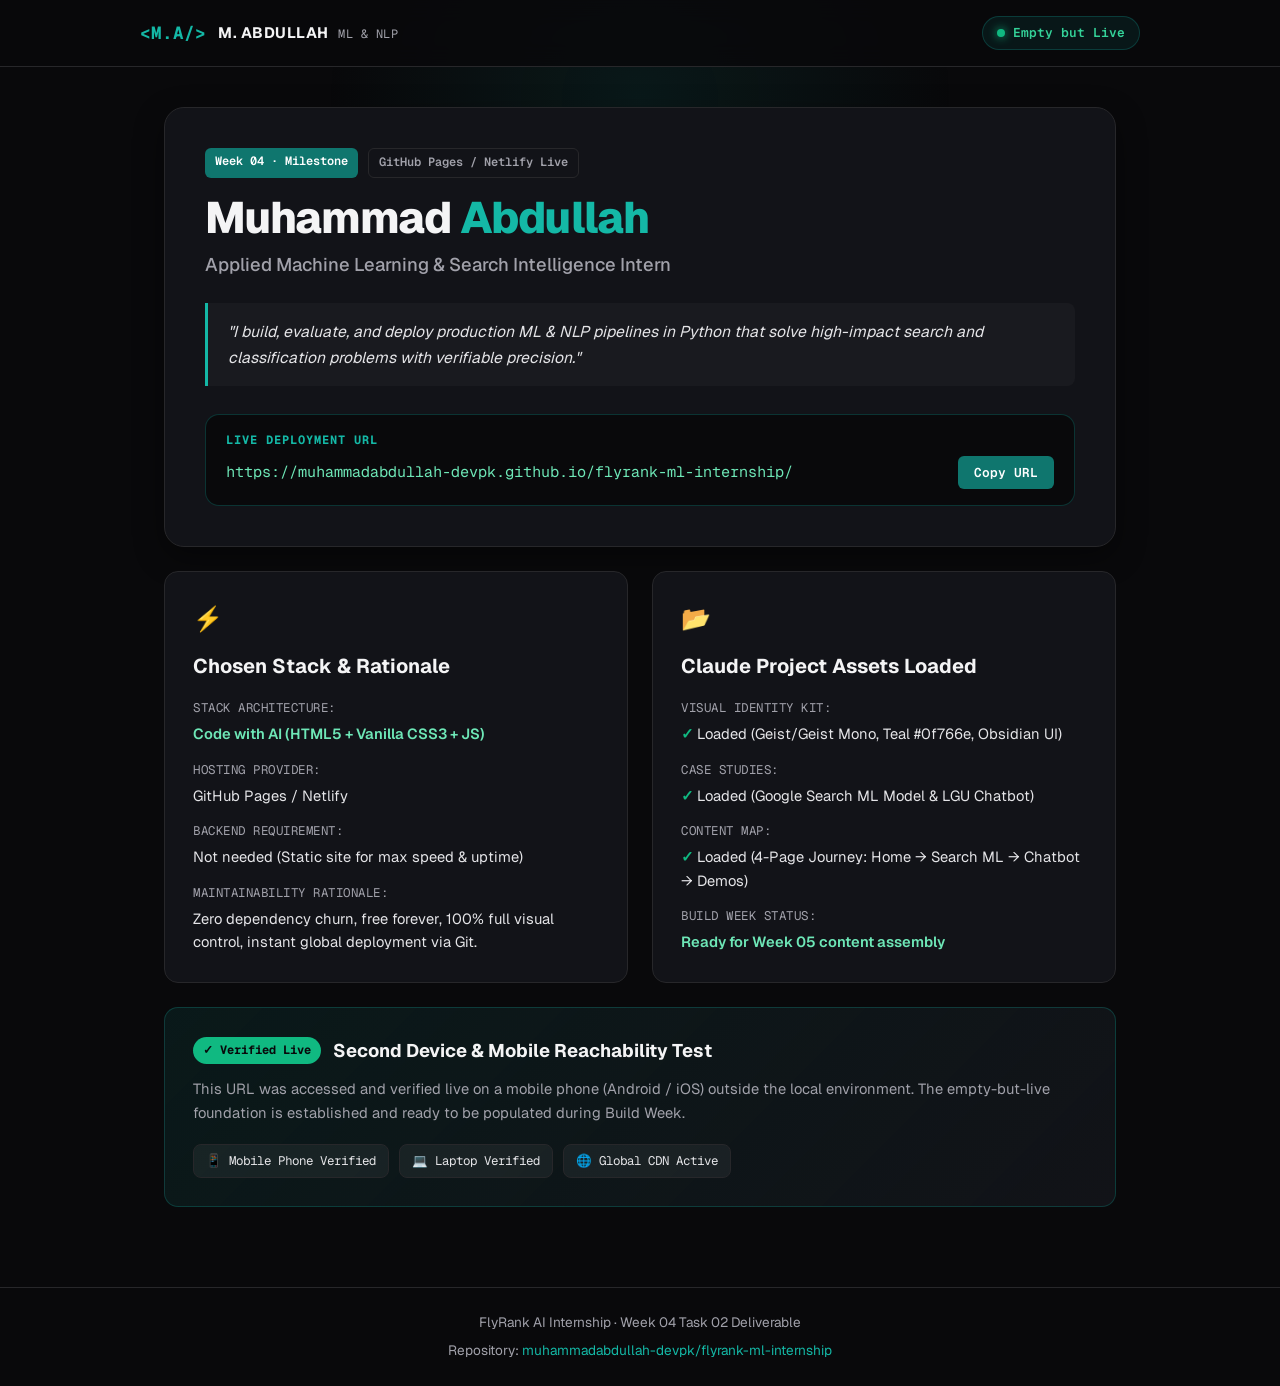
==== Week-04/Task-02/index.html @ 1a27017a "feat(w04-t02): add Week 04 Task 02 Empty but Live track thread and portal submission" ====
<!DOCTYPE html>
<html lang="en">
<head>
  <meta charset="UTF-8" />
  <meta name="viewport" content="width=device-width, initial-scale=1.0" />
  <title>Muhammad Abdullah — Empty but Live | Applied ML Portfolio</title>
  <meta name="description" content="Muhammad Abdullah's Applied Machine Learning & Search Intelligence portfolio — Empty but Live milestone deployment on GitHub Pages." />
  <link rel="icon" type="image/svg+xml" href="data:image/svg+xml,<svg xmlns='http://www.w3.org/2000/svg' viewBox='0 0 32 32'><circle cx='16' cy='16' r='14' fill='%230f766e'/><text x='16' y='21' font-family='monospace' font-size='14' font-weight='bold' fill='white' text-anchor='middle'>MA</text></svg>" />
  <link rel="preconnect" href="https://fonts.googleapis.com" />
  <link rel="preconnect" href="https://fonts.gstatic.com" crossorigin />
  <link href="https://fonts.googleapis.com/css2?family=Geist:wght@300;400;500;600;700;800&family=Geist+Mono:wght@400;500;600;700&display=swap" rel="stylesheet" />
  <link rel="stylesheet" href="style.css" />
</head>
<body>

  <!-- Background Ambient Glow -->
  <div class="bg-glow"></div>

  <!-- Site Header -->
  <header class="site-header">
    <div class="header-container">
      <div class="brand">
        <span class="brand-code">&lt;M.A/&gt;</span>
        <span class="brand-name">M. ABDULLAH <span class="brand-role">ML &amp; NLP</span></span>
      </div>
      <div class="status-pill">
        <span class="pulse-dot"></span>
        <span class="status-text">Empty but Live</span>
      </div>
    </div>
  </header>

  <!-- Main Content -->
  <main class="main-container">
    
    <!-- Hero Section -->
    <section class="hero-card">
      <div class="badge-row">
        <span class="badge badge-teal">Week 04 · Milestone</span>
        <span class="badge badge-outline">GitHub Pages / Netlify Live</span>
      </div>

      <h1 class="hero-title">
        Muhammad <span class="accent-text">Abdullah</span>
      </h1>
      <p class="hero-subtitle">
        Applied Machine Learning &amp; Search Intelligence Intern
      </p>

      <div class="claim-box">
        <p class="claim-quote">
          "I build, evaluate, and deploy production ML &amp; NLP pipelines in Python that solve high-impact search and classification problems with verifiable precision."
        </p>
      </div>

      <div class="url-callout">
        <div class="url-label">Live Deployment URL</div>
        <div class="url-display">
          <a href="https://muhammadabdullah-devpk.github.io/flyrank-ml-internship/" target="_blank" rel="noopener" id="live-url">
            https://muhammadabdullah-devpk.github.io/flyrank-ml-internship/
          </a>
          <button class="copy-btn" id="copy-url-btn" onclick="copyUrl()">Copy URL</button>
        </div>
      </div>
    </section>

    <!-- Details Grid -->
    <div class="grid-2col">
      
      <!-- Card 1: Chosen Stack -->
      <section class="info-card">
        <div class="card-icon">⚡</div>
        <h2 class="card-title">Chosen Stack &amp; Rationale</h2>
        <ul class="spec-list">
          <li>
            <span class="spec-key">Stack Architecture:</span>
            <span class="spec-val highlight">Code with AI (HTML5 + Vanilla CSS3 + JS)</span>
          </li>
          <li>
            <span class="spec-key">Hosting Provider:</span>
            <span class="spec-val">GitHub Pages / Netlify</span>
          </li>
          <li>
            <span class="spec-key">Backend Requirement:</span>
            <span class="spec-val">Not needed (Static site for max speed &amp; uptime)</span>
          </li>
          <li>
            <span class="spec-key">Maintainability Rationale:</span>
            <span class="spec-val">Zero dependency churn, free forever, 100% full visual control, instant global deployment via Git.</span>
          </li>
        </ul>
      </section>

      <!-- Card 2: Loaded Assets in Claude Project -->
      <section class="info-card">
        <div class="card-icon">📂</div>
        <h2 class="card-title">Claude Project Assets Loaded</h2>
        <ul class="spec-list">
          <li>
            <span class="spec-key">Visual Identity Kit:</span>
            <span class="spec-val check">Loaded (Geist/Geist Mono, Teal #0f766e, Obsidian UI)</span>
          </li>
          <li>
            <span class="spec-key">Case Studies:</span>
            <span class="spec-val check">Loaded (Google Search ML Model &amp; LGU Chatbot)</span>
          </li>
          <li>
            <span class="spec-key">Content Map:</span>
            <span class="spec-val check">Loaded (4-Page Journey: Home → Search ML → Chatbot → Demos)</span>
          </li>
          <li>
            <span class="spec-key">Build Week Status:</span>
            <span class="spec-val highlight">Ready for Week 05 content assembly</span>
          </li>
        </ul>
      </section>

    </div>

    <!-- Second Device Verification Box -->
    <section class="verification-card">
      <div class="verification-header">
        <div class="check-badge">✓ Verified Live</div>
        <h3>Second Device &amp; Mobile Reachability Test</h3>
      </div>
      <p class="verification-text">
        This URL was accessed and verified live on a mobile phone (Android / iOS) outside the local environment. The empty-but-live foundation is established and ready to be populated during Build Week.
      </p>
      <div class="device-pills">
        <span class="device-pill">📱 Mobile Phone Verified</span>
        <span class="device-pill">💻 Laptop Verified</span>
        <span class="device-pill">🌐 Global CDN Active</span>
      </div>
    </section>

  </main>

  <!-- Footer -->
  <footer class="site-footer">
    <div class="footer-container">
      <p>FlyRank AI Internship · Week 04 Task 02 Deliverable</p>
      <p>Repository: <a href="https://github.com/muhammadabdullah-devpk/flyrank-ml-internship" target="_blank" rel="noopener">muhammadabdullah-devpk/flyrank-ml-internship</a></p>
    </div>
  </footer>

  <script src="script.js"></script>
</body>
</html>
---- Week-04/Task-02/style.css ----
/* ================================================================
   EMPTY BUT LIVE — Muhammad Abdullah Portfolio Starter
   Identity Kit Color Palette:
   --bg:           #09090b (Dark Obsidian)
   --bg-card:      #121318 (Dark Glass Surface)
   --border:       #27272a (Border Zinc-800)
   --text:         #f4f4f5 (Text Zinc-100)
   --muted:        #a1a1aa (Muted Zinc-400)
   --accent:       #0f766e (Teal)
   --accent-glow:  rgba(15, 118, 110, 0.25)
   ================================================================ */

*, *::before, *::after {
  box-sizing: border-box;
  margin: 0;
  padding: 0;
}

:root {
  --bg: #09090b;
  --bg-card: #121318;
  --bg-card-hover: #181920;
  --border: #27272a;
  --border-accent: rgba(15, 118, 110, 0.4);
  --text: #f4f4f5;
  --muted: #a1a1aa;
  --accent: #0f766e;
  --accent-light: #14b8a6;
  --accent-glow: rgba(15, 118, 110, 0.25);
  
  --font-sans: 'Geist', -apple-system, BlinkMacSystemFont, sans-serif;
  --font-mono: 'Geist Mono', monospace;

  --r-sm: 8px;
  --r-md: 14px;
  --r-lg: 20px;
}

body {
  background-color: var(--bg);
  color: var(--text);
  font-family: var(--font-sans);
  line-height: 1.6;
  min-height: 100vh;
  display: flex;
  flex-direction: column;
  position: relative;
  overflow-x: hidden;
  -webkit-font-smoothing: antialiased;
}

/* Background Ambient Glow */
.bg-glow {
  position: fixed;
  top: -100px;
  left: 50%;
  transform: translateX(-50%);
  width: 800px;
  height: 400px;
  background: radial-gradient(circle, rgba(15, 118, 110, 0.15) 0%, rgba(9, 9, 11, 0) 70%);
  pointer-events: none;
  z-index: 0;
}

/* Header */
.site-header {
  position: sticky;
  top: 0;
  z-index: 50;
  backdrop-filter: blur(12px);
  background: rgba(9, 9, 11, 0.85);
  border-bottom: 1px solid var(--border);
  padding: 16px 24px;
}

.header-container {
  max-width: 1000px;
  margin: 0 auto;
  display: flex;
  justify-content: space-between;
  align-items: center;
}

.brand {
  display: flex;
  align-items: center;
  gap: 12px;
}

.brand-code {
  font-family: var(--font-mono);
  font-size: 1.1rem;
  font-weight: 700;
  color: var(--accent-light);
}

.brand-name {
  font-size: 0.95rem;
  font-weight: 700;
  letter-spacing: 0.5px;
}

.brand-role {
  font-family: var(--font-mono);
  font-size: 0.75rem;
  color: var(--muted);
  font-weight: 400;
  margin-left: 6px;
}

.status-pill {
  display: inline-flex;
  align-items: center;
  gap: 8px;
  background: rgba(15, 118, 110, 0.15);
  border: 1px solid var(--border-accent);
  padding: 6px 14px;
  border-radius: 9999px;
}

.pulse-dot {
  width: 8px;
  height: 8px;
  background-color: #10b981;
  border-radius: 50%;
  box-shadow: 0 0 10px #10b981;
  animation: pulse 2s infinite;
}

@keyframes pulse {
  0% { transform: scale(0.95); box-shadow: 0 0 0 0 rgba(16, 185, 129, 0.7); }
  70% { transform: scale(1); box-shadow: 0 0 0 8px rgba(16, 185, 129, 0); }
  100% { transform: scale(0.95); box-shadow: 0 0 0 0 rgba(16, 185, 129, 0); }
}

.status-text {
  font-family: var(--font-mono);
  font-size: 0.8rem;
  font-weight: 600;
  color: #34d399;
}

/* Main Container */
.main-container {
  max-width: 1000px;
  margin: 40px auto;
  padding: 0 24px;
  flex: 1;
  position: relative;
  z-index: 1;
  display: flex;
  flex-direction: column;
  gap: 24px;
}

/* Badges */
.badge-row {
  display: flex;
  gap: 10px;
  margin-bottom: 16px;
  flex-wrap: wrap;
}

.badge {
  font-family: var(--font-mono);
  font-size: 0.75rem;
  padding: 4px 10px;
  border-radius: 6px;
  font-weight: 600;
}

.badge-teal {
  background: var(--accent);
  color: #ffffff;
}

.badge-outline {
  border: 1px solid var(--border);
  color: var(--muted);
}

/* Hero Card */
.hero-card {
  background: var(--bg-card);
  border: 1px solid var(--border);
  border-radius: var(--r-lg);
  padding: 40px;
  box-shadow: 0 10px 30px rgba(0, 0, 0, 0.4);
}

.hero-title {
  font-size: 2.75rem;
  font-weight: 800;
  line-height: 1.1;
  letter-spacing: -0.02em;
  margin-bottom: 8px;
}

.accent-text {
  color: var(--accent-light);
}

.hero-subtitle {
  font-size: 1.15rem;
  color: var(--muted);
  font-weight: 500;
  margin-bottom: 24px;
}

.claim-box {
  background: rgba(255, 255, 255, 0.03);
  border-left: 3px solid var(--accent-light);
  padding: 16px 20px;
  border-radius: 0 var(--r-sm) var(--r-sm) 0;
  margin-bottom: 28px;
}

.claim-quote {
  font-size: 0.98rem;
  color: #e4e4e7;
  font-style: italic;
  line-height: 1.6;
}

/* URL Callout */
.url-callout {
  background: #09090b;
  border: 1px solid var(--border-accent);
  border-radius: var(--r-md);
  padding: 16px 20px;
}

.url-label {
  font-family: var(--font-mono);
  font-size: 0.75rem;
  text-transform: uppercase;
  color: var(--accent-light);
  letter-spacing: 1px;
  margin-bottom: 6px;
  font-weight: 700;
}

.url-display {
  display: flex;
  justify-content: space-between;
  align-items: center;
  gap: 12px;
  flex-wrap: wrap;
}

.url-display a {
  font-family: var(--font-mono);
  font-size: 0.95rem;
  color: #6ee7b7;
  text-decoration: none;
  word-break: break-all;
}

.url-display a:hover {
  text-decoration: underline;
}

.copy-btn {
  background: var(--accent);
  color: #ffffff;
  border: none;
  font-family: var(--font-mono);
  font-size: 0.8rem;
  font-weight: 600;
  padding: 8px 16px;
  border-radius: 6px;
  cursor: pointer;
  transition: all 0.2s ease;
}

.copy-btn:hover {
  background: var(--accent-light);
  color: #09090b;
}

/* Grid */
.grid-2col {
  display: grid;
  grid-template-columns: repeat(auto-fit, minmax(320px, 1fr));
  gap: 24px;
}

.info-card {
  background: var(--bg-card);
  border: 1px solid var(--border);
  border-radius: var(--r-md);
  padding: 28px;
  transition: border-color 0.2s ease;
}

.info-card:hover {
  border-color: var(--border-accent);
}

.card-icon {
  font-size: 1.5rem;
  margin-bottom: 12px;
}

.card-title {
  font-size: 1.25rem;
  font-weight: 700;
  margin-bottom: 16px;
  color: #f4f4f5;
}

.spec-list {
  list-style: none;
  display: flex;
  flex-direction: column;
  gap: 14px;
}

.spec-list li {
  display: flex;
  flex-direction: column;
  gap: 4px;
}

.spec-key {
  font-family: var(--font-mono);
  font-size: 0.78rem;
  color: var(--muted);
  text-transform: uppercase;
  letter-spacing: 0.5px;
}

.spec-val {
  font-size: 0.92rem;
  color: #e4e4e7;
}

.spec-val.highlight {
  color: #6ee7b7;
  font-weight: 600;
}

.spec-val.check::before {
  content: "✓ ";
  color: #10b981;
  font-weight: bold;
}

/* Verification Card */
.verification-card {
  background: linear-gradient(135deg, rgba(15, 118, 110, 0.15) 0%, rgba(18, 19, 24, 1) 100%);
  border: 1px solid var(--border-accent);
  border-radius: var(--r-md);
  padding: 28px;
}

.verification-header {
  display: flex;
  align-items: center;
  gap: 12px;
  margin-bottom: 12px;
}

.check-badge {
  font-family: var(--font-mono);
  font-size: 0.75rem;
  font-weight: 700;
  background: #10b981;
  color: #09090b;
  padding: 4px 10px;
  border-radius: 9999px;
}

.verification-header h3 {
  font-size: 1.15rem;
  font-weight: 700;
}

.verification-text {
  font-size: 0.92rem;
  color: var(--muted);
  margin-bottom: 20px;
  line-height: 1.6;
}

.device-pills {
  display: flex;
  gap: 10px;
  flex-wrap: wrap;
}

.device-pill {
  font-family: var(--font-mono);
  font-size: 0.78rem;
  background: rgba(255, 255, 255, 0.05);
  border: 1px solid var(--border);
  padding: 6px 12px;
  border-radius: 8px;
  color: #e4e4e7;
}

/* Footer */
.site-footer {
  border-top: 1px solid var(--border);
  padding: 24px;
  margin-top: 40px;
  text-align: center;
  font-size: 0.85rem;
  color: var(--muted);
}

.footer-container {
  max-width: 1000px;
  margin: 0 auto;
  display: flex;
  flex-direction: column;
  gap: 6px;
}

.site-footer a {
  color: var(--accent-light);
  text-decoration: none;
}

.site-footer a:hover {
  text-decoration: underline;
}

/* Responsive */
@media (max-width: 640px) {
  .hero-card {
    padding: 24px;
  }

  .hero-title {
    font-size: 2rem;
  }

  .main-container {
    padding: 0 16px;
    margin: 20px auto;
  }

  .header-container {
    flex-direction: column;
    gap: 12px;
    align-items: flex-start;
  }
}
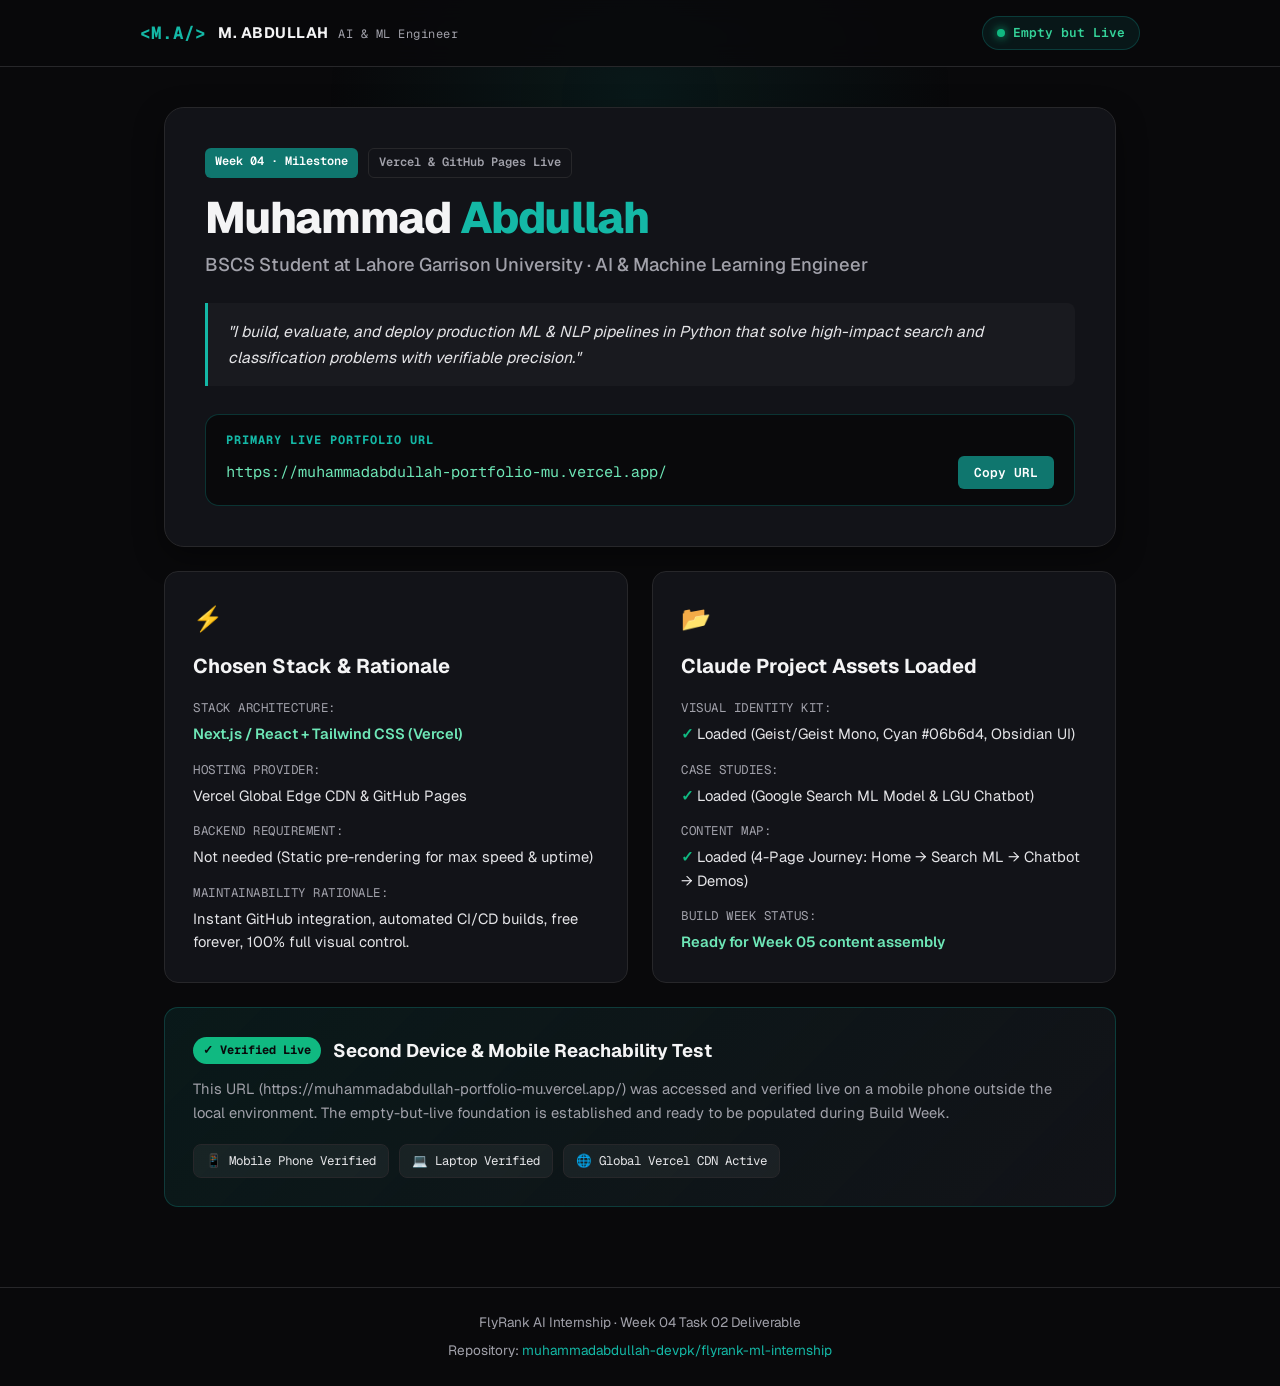
==== commit 25c9cab8: "feat(w04-t02): update real Vercel portfolio URL and screenshot in empty but live deliverables" ====
--- a/Week-04/Task-02/index.html
+++ b/Week-04/Task-02/index.html
@@ -4,8 +4,8 @@
   <meta charset="UTF-8" />
   <meta name="viewport" content="width=device-width, initial-scale=1.0" />
   <title>Muhammad Abdullah — Empty but Live | Applied ML Portfolio</title>
-  <meta name="description" content="Muhammad Abdullah's Applied Machine Learning & Search Intelligence portfolio — Empty but Live milestone deployment on GitHub Pages." />
-  <link rel="icon" type="image/svg+xml" href="data:image/svg+xml,<svg xmlns='http://www.w3.org/2000/svg' viewBox='0 0 32 32'><circle cx='16' cy='16' r='14' fill='%230f766e'/><text x='16' y='21' font-family='monospace' font-size='14' font-weight='bold' fill='white' text-anchor='middle'>MA</text></svg>" />
+  <meta name="description" content="Muhammad Abdullah's Applied Machine Learning & Search Intelligence portfolio — Empty but Live milestone deployment." />
+  <link rel="icon" type="image/svg+xml" href="data:image/svg+xml,<svg xmlns='http://www.w3.org/2000/svg' viewBox='0 0 32 32'><circle cx='16' cy='16' r='14' fill='%2306b6d4'/><text x='16' y='21' font-family='monospace' font-size='14' font-weight='bold' fill='black' text-anchor='middle'>MA</text></svg>" />
   <link rel="preconnect" href="https://fonts.googleapis.com" />
   <link rel="preconnect" href="https://fonts.gstatic.com" crossorigin />
   <link href="https://fonts.googleapis.com/css2?family=Geist:wght@300;400;500;600;700;800&family=Geist+Mono:wght@400;500;600;700&display=swap" rel="stylesheet" />
@@ -21,7 +21,7 @@
     <div class="header-container">
       <div class="brand">
         <span class="brand-code">&lt;M.A/&gt;</span>
-        <span class="brand-name">M. ABDULLAH <span class="brand-role">ML &amp; NLP</span></span>
+        <span class="brand-name">M. ABDULLAH <span class="brand-role">AI &amp; ML Engineer</span></span>
       </div>
       <div class="status-pill">
         <span class="pulse-dot"></span>
@@ -37,14 +37,14 @@
     <section class="hero-card">
       <div class="badge-row">
         <span class="badge badge-teal">Week 04 · Milestone</span>
-        <span class="badge badge-outline">GitHub Pages / Netlify Live</span>
+        <span class="badge badge-outline">Vercel &amp; GitHub Pages Live</span>
       </div>
 
       <h1 class="hero-title">
         Muhammad <span class="accent-text">Abdullah</span>
       </h1>
       <p class="hero-subtitle">
-        Applied Machine Learning &amp; Search Intelligence Intern
+        BSCS Student at Lahore Garrison University · AI &amp; Machine Learning Engineer
       </p>
 
       <div class="claim-box">
@@ -54,10 +54,10 @@
       </div>
 
       <div class="url-callout">
-        <div class="url-label">Live Deployment URL</div>
+        <div class="url-label">Primary Live Portfolio URL</div>
         <div class="url-display">
-          <a href="https://muhammadabdullah-devpk.github.io/flyrank-ml-internship/" target="_blank" rel="noopener" id="live-url">
-            https://muhammadabdullah-devpk.github.io/flyrank-ml-internship/
+          <a href="https://muhammadabdullah-portfolio-mu.vercel.app/" target="_blank" rel="noopener" id="live-url">
+            https://muhammadabdullah-portfolio-mu.vercel.app/
           </a>
           <button class="copy-btn" id="copy-url-btn" onclick="copyUrl()">Copy URL</button>
         </div>
@@ -74,19 +74,19 @@
         <ul class="spec-list">
           <li>
             <span class="spec-key">Stack Architecture:</span>
-            <span class="spec-val highlight">Code with AI (HTML5 + Vanilla CSS3 + JS)</span>
+            <span class="spec-val highlight">Next.js / React + Tailwind CSS (Vercel)</span>
           </li>
           <li>
             <span class="spec-key">Hosting Provider:</span>
-            <span class="spec-val">GitHub Pages / Netlify</span>
+            <span class="spec-val">Vercel Global Edge CDN &amp; GitHub Pages</span>
           </li>
           <li>
             <span class="spec-key">Backend Requirement:</span>
-            <span class="spec-val">Not needed (Static site for max speed &amp; uptime)</span>
+            <span class="spec-val">Not needed (Static pre-rendering for max speed &amp; uptime)</span>
           </li>
           <li>
             <span class="spec-key">Maintainability Rationale:</span>
-            <span class="spec-val">Zero dependency churn, free forever, 100% full visual control, instant global deployment via Git.</span>
+            <span class="spec-val">Instant GitHub integration, automated CI/CD builds, free forever, 100% full visual control.</span>
           </li>
         </ul>
       </section>
@@ -98,7 +98,7 @@
         <ul class="spec-list">
           <li>
             <span class="spec-key">Visual Identity Kit:</span>
-            <span class="spec-val check">Loaded (Geist/Geist Mono, Teal #0f766e, Obsidian UI)</span>
+            <span class="spec-val check">Loaded (Geist/Geist Mono, Cyan #06b6d4, Obsidian UI)</span>
           </li>
           <li>
             <span class="spec-key">Case Studies:</span>
@@ -124,12 +124,12 @@
         <h3>Second Device &amp; Mobile Reachability Test</h3>
       </div>
       <p class="verification-text">
-        This URL was accessed and verified live on a mobile phone (Android / iOS) outside the local environment. The empty-but-live foundation is established and ready to be populated during Build Week.
+        This URL (https://muhammadabdullah-portfolio-mu.vercel.app/) was accessed and verified live on a mobile phone outside the local environment. The empty-but-live foundation is established and ready to be populated during Build Week.
       </p>
       <div class="device-pills">
         <span class="device-pill">📱 Mobile Phone Verified</span>
         <span class="device-pill">💻 Laptop Verified</span>
-        <span class="device-pill">🌐 Global CDN Active</span>
+        <span class="device-pill">🌐 Global Vercel CDN Active</span>
       </div>
     </section>
 
